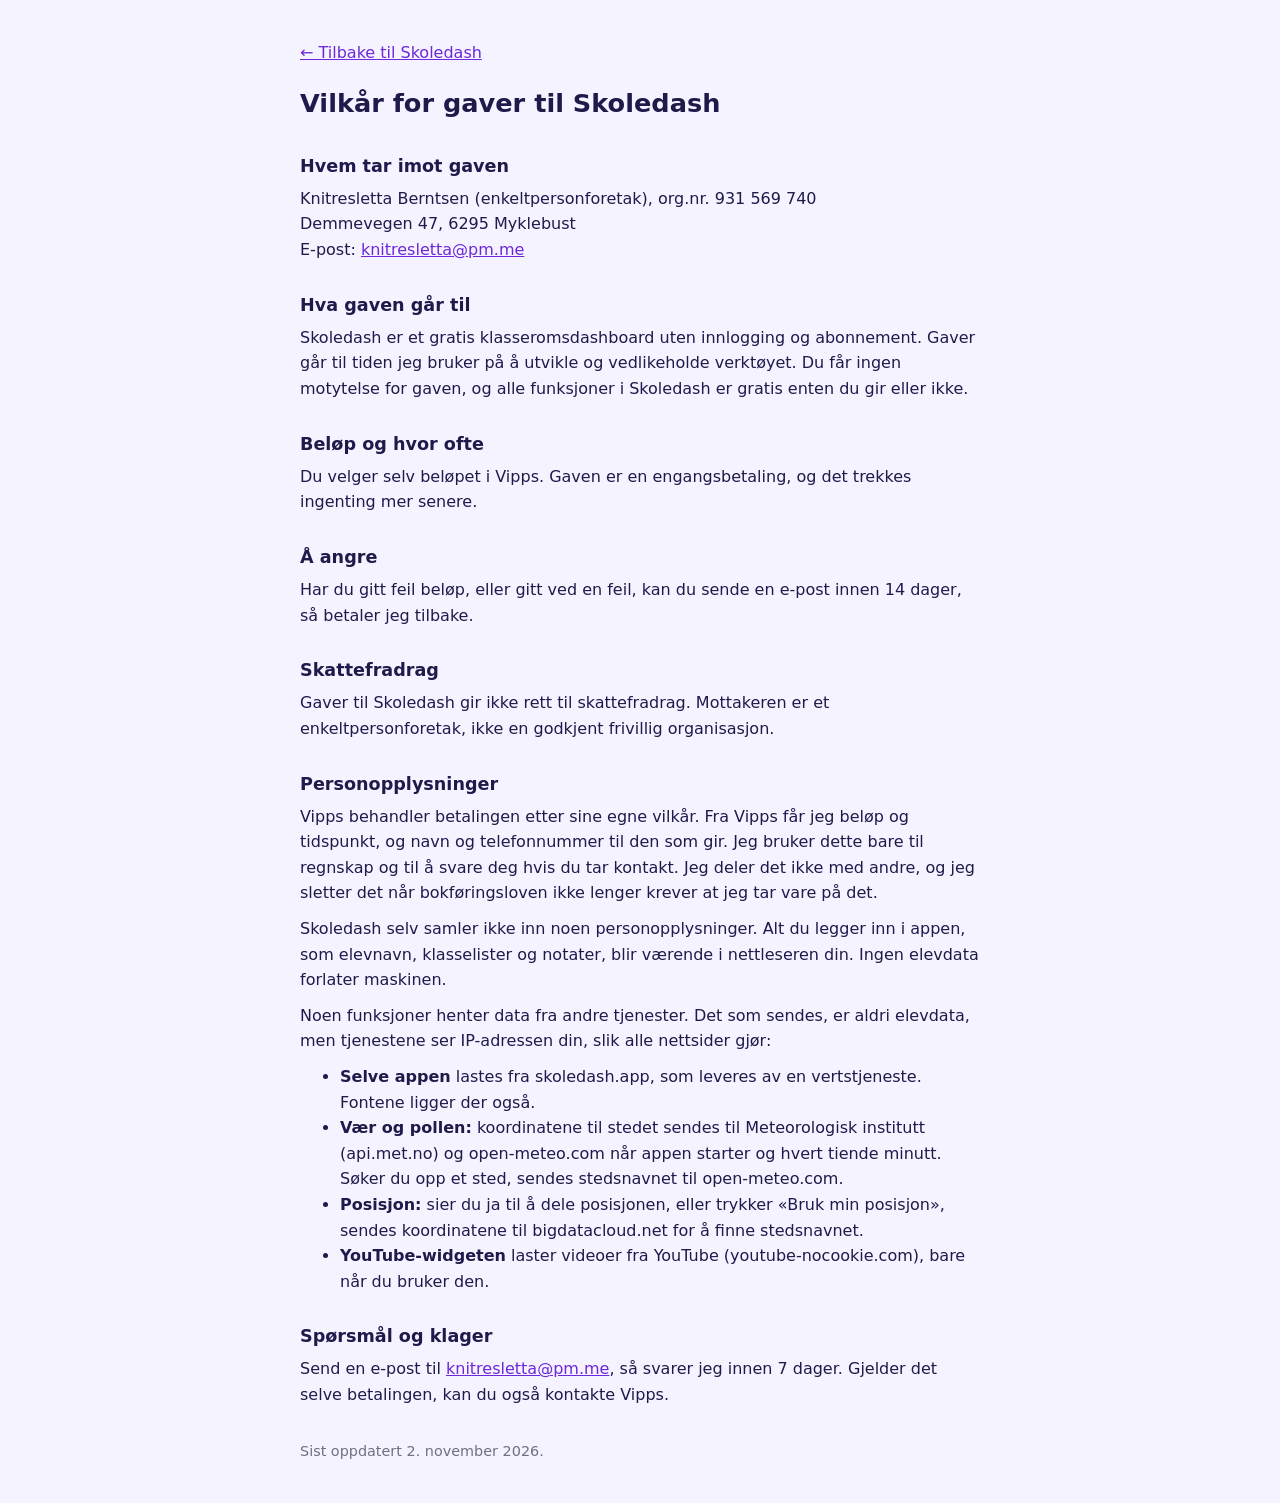
==== vilkar.html @ 53ff472e "v2.27: Ærlig personverntekst i brukerveiledning og vilkår Brukerveiledningen sa «Ingenting sendes ti" ====
<!DOCTYPE html>
<html lang="no">
<head>
  <meta charset="UTF-8">
  <meta name="viewport" content="width=device-width, initial-scale=1.0">
  <title>Vilkår for gaver til Skoledash</title>
  <link rel="icon" href="data:image/svg+xml,%3Csvg xmlns='http://www.w3.org/2000/svg' viewBox='0 0 100 100'%3E%3Ctext y='.9em' font-size='90'%3E%F0%9F%8F%AB%3C/text%3E%3C/svg%3E">
  <!-- Frittstående side som Vipps krever for å ta imot donasjoner. Lenkes fra
       ☕-menyen i appen. Egen enkel stil, så den ikke drar med seg appens layout. -->
  <style>
    body {
      font-family: system-ui, -apple-system, sans-serif;
      max-width: 680px;
      margin: 40px auto;
      padding: 0 20px;
      line-height: 1.6;
      color: #1e1b4b;
      background: #f5f3ff;
    }
    h1 { font-size: 1.6rem; margin-bottom: 4px; }
    h2 { font-size: 1.1rem; margin: 28px 0 6px; }
    p, ul { margin: 0 0 10px; }
    .sist-oppdatert { color: #6b7280; font-size: 0.9rem; margin-top: 32px; }
    a { color: #6d28d9; }
  </style>
</head>
<body>
  <p><a href="./">← Tilbake til Skoledash</a></p>
  <h1>Vilkår for gaver til Skoledash</h1>

  <h2>Hvem tar imot gaven</h2>
  <p>
    Knitresletta Berntsen (enkeltpersonforetak), org.nr. 931 569 740<br>
    Demmevegen 47, 6295 Myklebust<br>
    E-post: <a href="mailto:knitresletta@pm.me">knitresletta@pm.me</a>
  </p>

  <h2>Hva gaven går til</h2>
  <p>Skoledash er et gratis klasseromsdashboard uten innlogging og abonnement. Gaver går til tiden jeg bruker på å utvikle og vedlikeholde verktøyet. Du får ingen motytelse for gaven, og alle funksjoner i Skoledash er gratis enten du gir eller ikke.</p>

  <h2>Beløp og hvor ofte</h2>
  <p>Du velger selv beløpet i Vipps. Gaven er en engangsbetaling, og det trekkes ingenting mer senere.</p>

  <h2>Å angre</h2>
  <p>Har du gitt feil beløp, eller gitt ved en feil, kan du sende en e-post innen 14 dager, så betaler jeg tilbake.</p>

  <h2>Skattefradrag</h2>
  <p>Gaver til Skoledash gir ikke rett til skattefradrag. Mottakeren er et enkeltpersonforetak, ikke en godkjent frivillig organisasjon.</p>

  <h2>Personopplysninger</h2>
  <p>Vipps behandler betalingen etter sine egne vilkår. Fra Vipps får jeg beløp og tidspunkt, og navn og telefonnummer til den som gir. Jeg bruker dette bare til regnskap og til å svare deg hvis du tar kontakt. Jeg deler det ikke med andre, og jeg sletter det når bokføringsloven ikke lenger krever at jeg tar vare på det.</p>
  <p>Skoledash selv samler ikke inn noen personopplysninger. Alt du legger inn i appen, som elevnavn, klasselister og notater, blir værende i nettleseren din. Ingen elevdata forlater maskinen.</p>
  <p>Noen funksjoner henter data fra andre tjenester. Det som sendes, er aldri elevdata, men tjenestene ser IP-adressen din, slik alle nettsider gjør:</p>
  <ul>
    <li><strong>Selve appen</strong> lastes fra skoledash.app, som leveres av en vertstjeneste. Fontene ligger der også.</li>
    <li><strong>Vær og pollen:</strong> koordinatene til stedet sendes til Meteorologisk institutt (api.met.no) og open-meteo.com når appen starter og hvert tiende minutt. Søker du opp et sted, sendes stedsnavnet til open-meteo.com.</li>
    <li><strong>Posisjon:</strong> sier du ja til å dele posisjonen, eller trykker «Bruk min posisjon», sendes koordinatene til bigdatacloud.net for å finne stedsnavnet.</li>
    <li><strong>YouTube-widgeten</strong> laster videoer fra YouTube (youtube-nocookie.com), bare når du bruker den.</li>
  </ul>

  <h2>Spørsmål og klager</h2>
  <p>Send en e-post til <a href="mailto:knitresletta@pm.me">knitresletta@pm.me</a>, så svarer jeg innen 7 dager. Gjelder det selve betalingen, kan du også kontakte Vipps.</p>

  <p class="sist-oppdatert">Sist oppdatert 2. november 2026.</p>
</body>
</html>
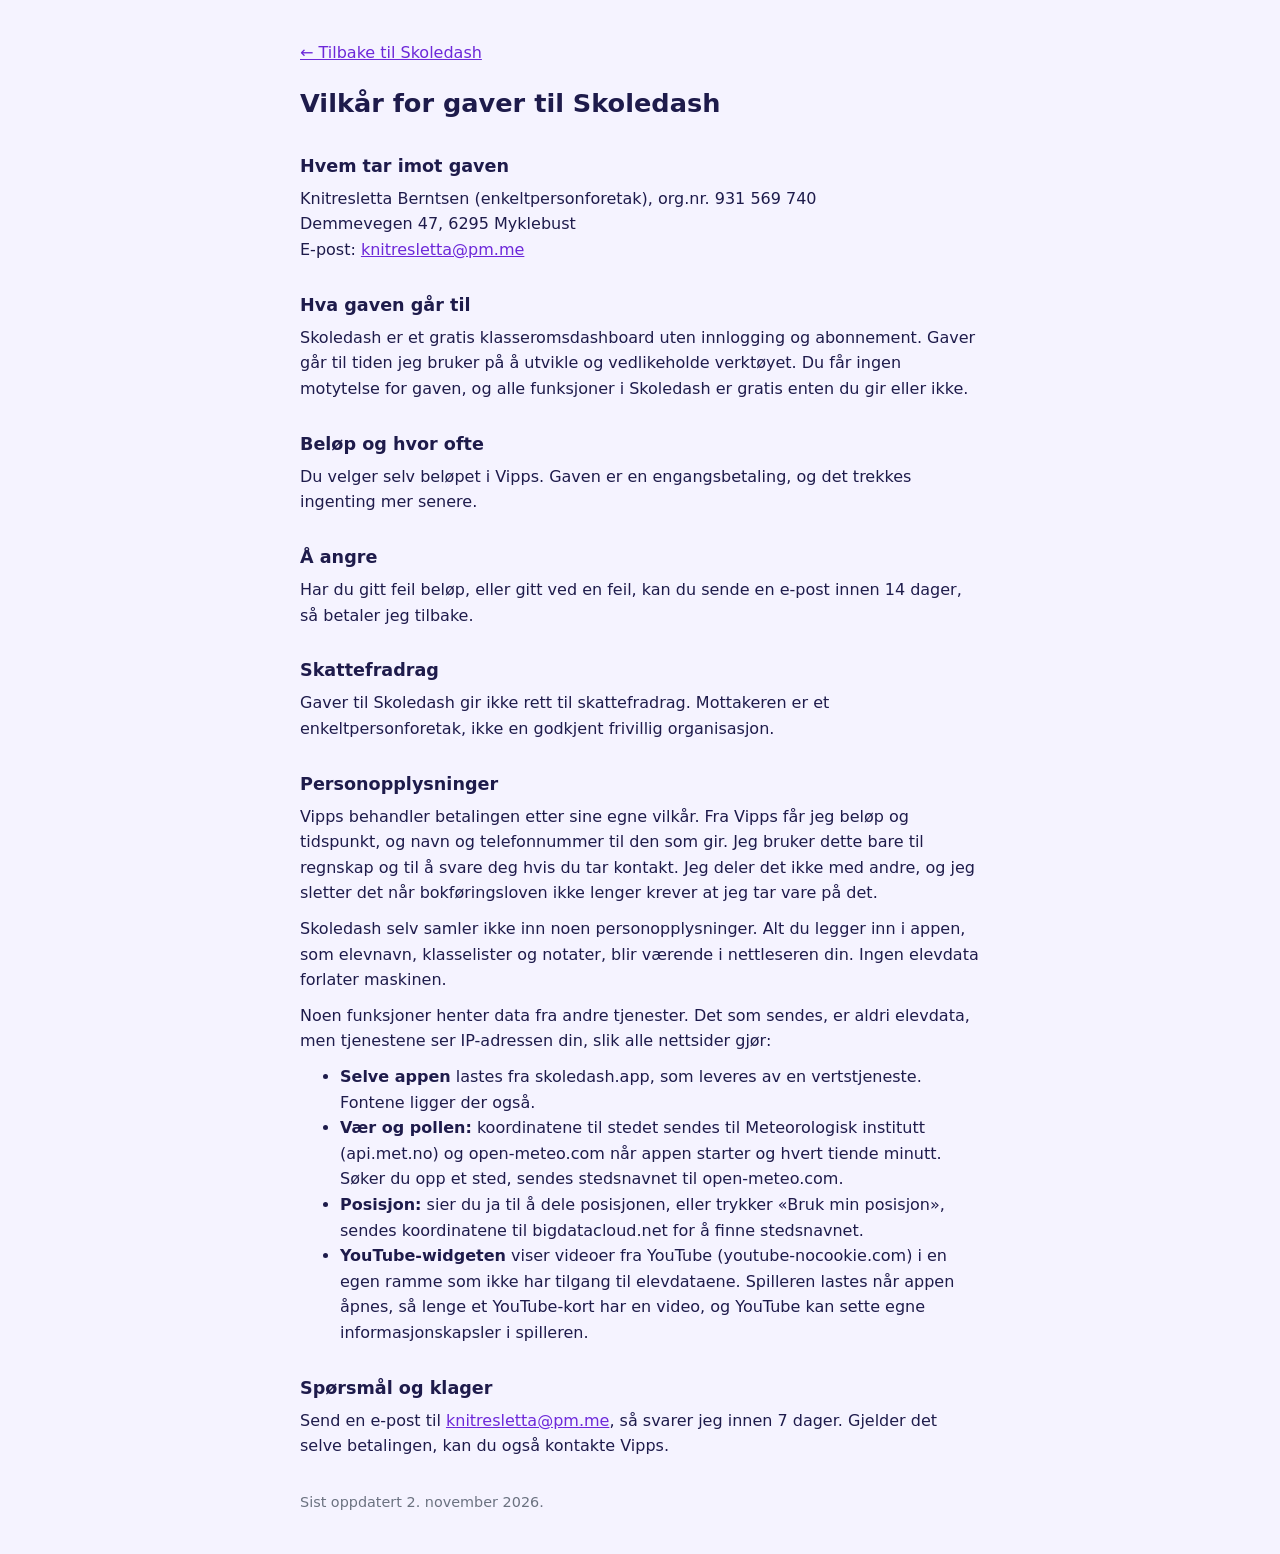
==== commit 57291c7d: "v2.30: YouTube i egen ramme, uten YouTube-skript i appen YouTube-kortet lastet YouTube sitt IFrame A" ====
--- a/vilkar.html
+++ b/vilkar.html
@@ -55,7 +55,7 @@
     <li><strong>Selve appen</strong> lastes fra skoledash.app, som leveres av en vertstjeneste. Fontene ligger der også.</li>
     <li><strong>Vær og pollen:</strong> koordinatene til stedet sendes til Meteorologisk institutt (api.met.no) og open-meteo.com når appen starter og hvert tiende minutt. Søker du opp et sted, sendes stedsnavnet til open-meteo.com.</li>
     <li><strong>Posisjon:</strong> sier du ja til å dele posisjonen, eller trykker «Bruk min posisjon», sendes koordinatene til bigdatacloud.net for å finne stedsnavnet.</li>
-    <li><strong>YouTube-widgeten</strong> laster videoer fra YouTube (youtube-nocookie.com), bare når du bruker den.</li>
+    <li><strong>YouTube-widgeten</strong> viser videoer fra YouTube (youtube-nocookie.com) i en egen ramme som ikke har tilgang til elevdataene. Spilleren lastes når appen åpnes, så lenge et YouTube-kort har en video, og YouTube kan sette egne informasjonskapsler i spilleren.</li>
   </ul>
 
   <h2>Spørsmål og klager</h2>
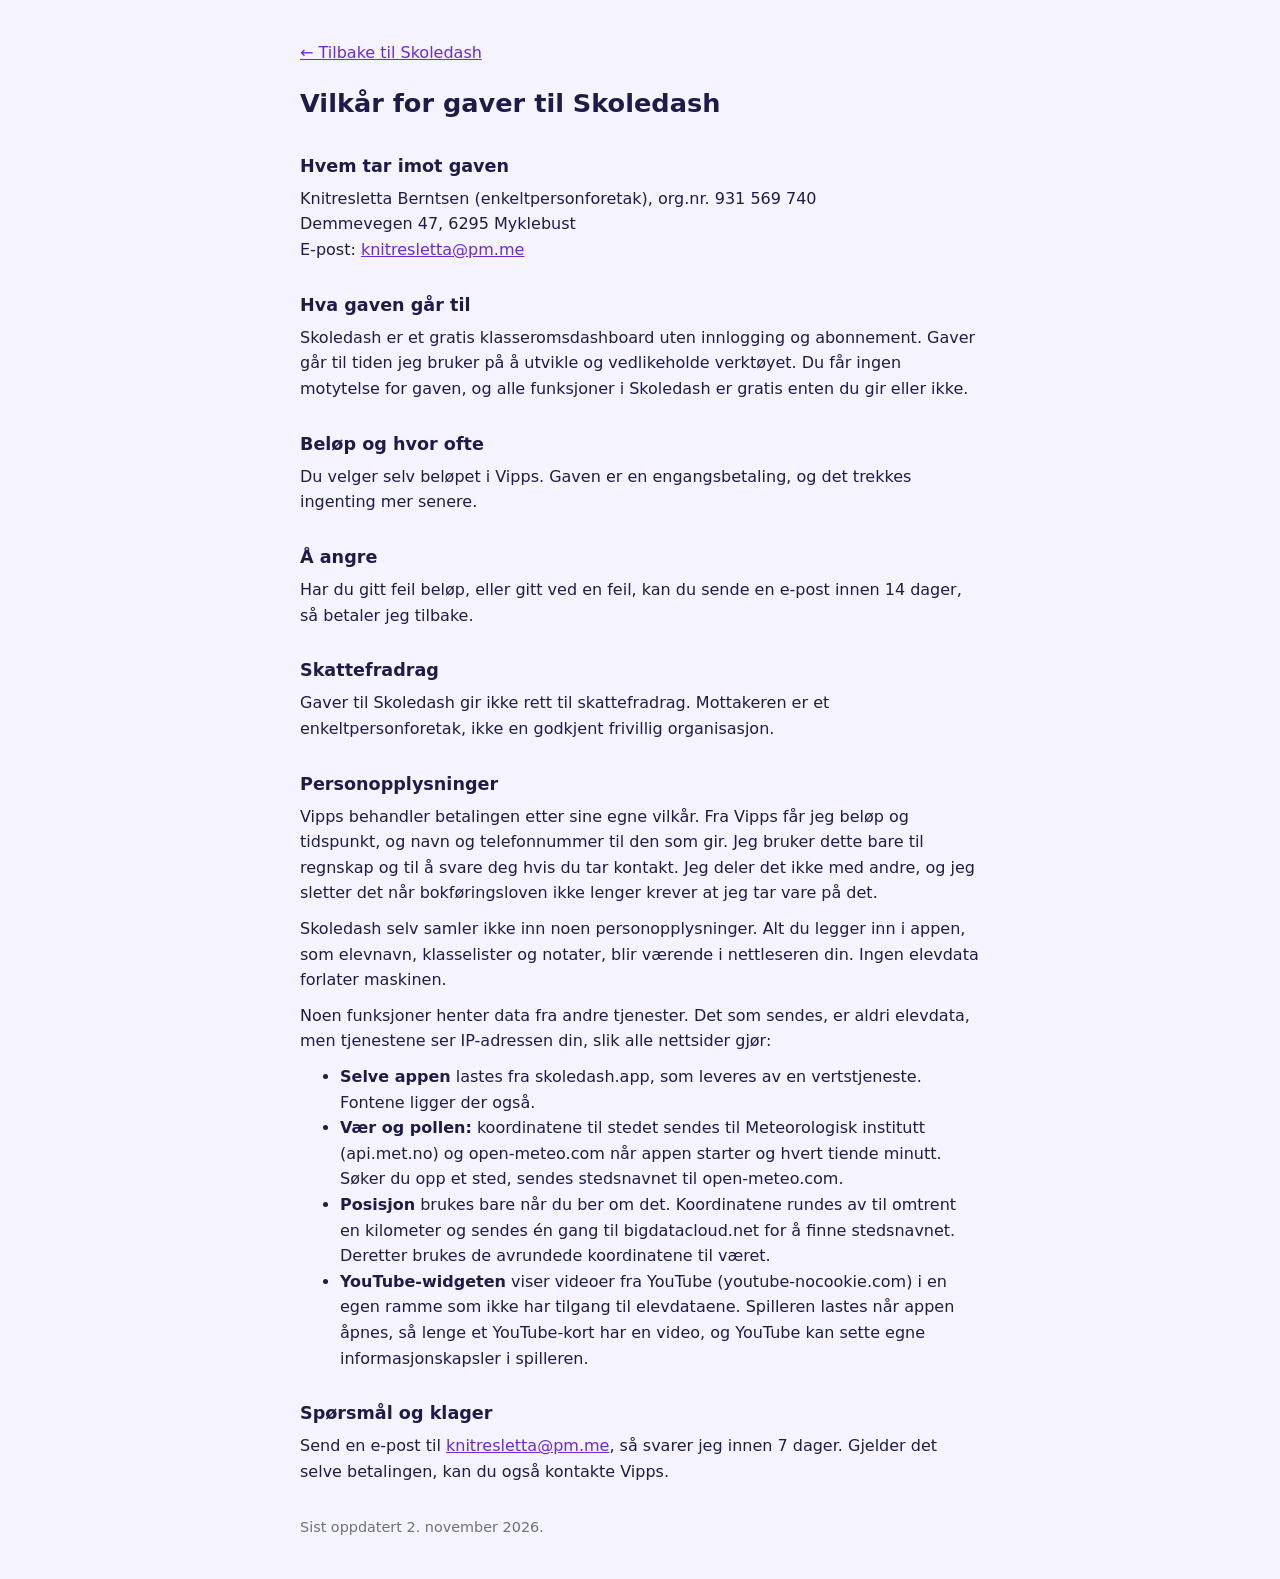
==== commit a5d223c5: "v2.31: Posisjon bare på forespørsel, og «Slett alle data» - Appen spør ikke om posisjon ved oppstart" ====
--- a/vilkar.html
+++ b/vilkar.html
@@ -54,7 +54,7 @@
   <ul>
     <li><strong>Selve appen</strong> lastes fra skoledash.app, som leveres av en vertstjeneste. Fontene ligger der også.</li>
     <li><strong>Vær og pollen:</strong> koordinatene til stedet sendes til Meteorologisk institutt (api.met.no) og open-meteo.com når appen starter og hvert tiende minutt. Søker du opp et sted, sendes stedsnavnet til open-meteo.com.</li>
-    <li><strong>Posisjon:</strong> sier du ja til å dele posisjonen, eller trykker «Bruk min posisjon», sendes koordinatene til bigdatacloud.net for å finne stedsnavnet.</li>
+    <li><strong>Posisjon</strong> brukes bare når du ber om det. Koordinatene rundes av til omtrent en kilometer og sendes én gang til bigdatacloud.net for å finne stedsnavnet. Deretter brukes de avrundede koordinatene til været.</li>
     <li><strong>YouTube-widgeten</strong> viser videoer fra YouTube (youtube-nocookie.com) i en egen ramme som ikke har tilgang til elevdataene. Spilleren lastes når appen åpnes, så lenge et YouTube-kort har en video, og YouTube kan sette egne informasjonskapsler i spilleren.</li>
   </ul>
 
